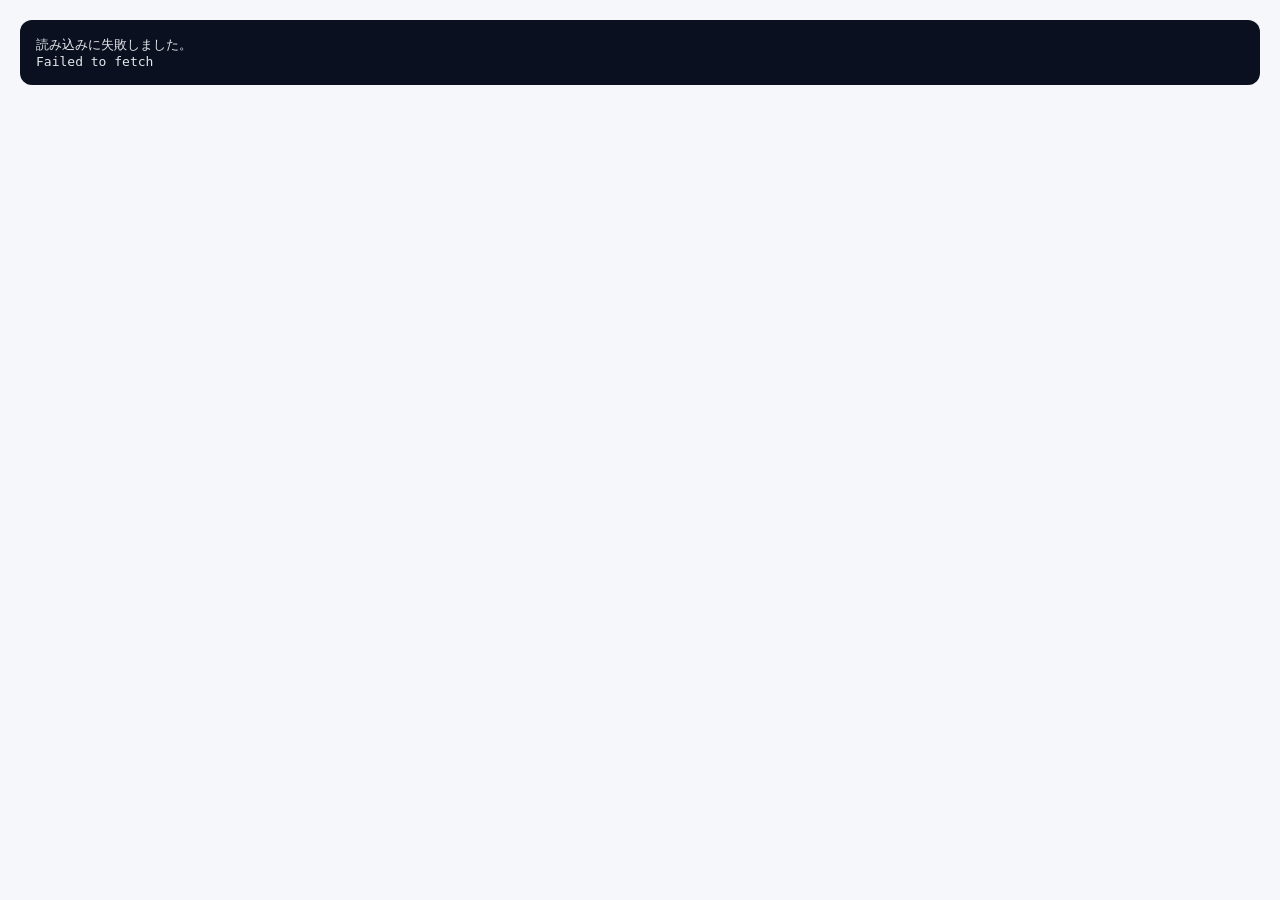
==== index.html @ 0f0746ae "index末尾改行を維持" ====
<!doctype html>
<html lang="ja">
<head>
  <meta charset="utf-8">
  <meta name="viewport" content="width=device-width,initial-scale=1">
  <meta name="robots" content="noindex,nofollow">
  <title>共通テスト・センター試験 自動採点</title>
  <style>
    body{margin:0;font-family:-apple-system,BlinkMacSystemFont,"Segoe UI",system-ui,"Hiragino Sans","Yu Gothic",Meiryo,sans-serif;background:#f6f7fb;color:#1d2433}
    .boot{max-width:720px;margin:48px auto;padding:20px;background:white;border:1px solid #d9deea;border-radius:16px;box-shadow:0 10px 24px rgba(22,34,64,.06)}
  </style>
</head>
<body>
<div class="boot"><h1>読み込み中</h1><p>正解データを読み込んでいます。</p></div>
<script>
(function(){
  const CURRENT_WRAPPER_URL = 'https://raw.githubusercontent.com/aykuno/exam.kyoutu.selfcheck/53ef468d0f41d280f3429942bfdb5387d29cd73e/index.html';

  function fail(message){
    document.body.innerHTML = '<pre style="white-space:pre-wrap;margin:20px;padding:16px;border-radius:12px;background:#0b1020;color:#e5e7eb">' + message + '</pre>';
  }

  function replaceRequired(html, oldText, newText, label){
    if(!html.includes(oldText)) throw new Error(label + ' を見つけられませんでした。');
    return html.replace(oldText, newText);
  }

  function patchWrapper(html){
    html = replaceRequired(html,
`  const MOCK_EXAM_LABEL = '模擬試験-2026年5月実施ベネッセ共通テスト模試';
  const UPDATE_TIME_TEXT = '最終更新日時：2026/7/05 18:30';`,
`  const MOCK_EXAM_LABEL = '模擬試験-2026年5月実施ベネッセ共通テスト模試';
  const KAWAI_EXAM_ID = 'mock-kawai-zento-2026-02';
  const KAWAI_EXAM_LABEL = '模擬試験-第２回 河合全統共通テスト模試';
  const UPDATE_TIME_TEXT = '最終更新日時：2026/7/26 23:59';`,
      '模試定義');

    html = replaceRequired(html,
      "html = html.replace(/<b>バージョン：v\\d+<\\/b>/, '<b>バージョン：v182</b>');",
      "html = html.replace(/<b>バージョン：v\\d+<\\/b>/, '<b>バージョン：v184</b>');",
      'バージョン定義');

    html = replaceRequired(html,
`      "const STORAGE='ct-marker-keys-v8'; const USER_STORAGE='ct-marker-user-answers-v1'; const examLabel={main:'本試験',retake:'追試験・再試験',other:'試作問題','center-main':'本試験（センター）','center-retake':'追試験（センター）','" + MOCK_EXAM_ID + "':'" + MOCK_EXAM_LABEL + "'};"`,
`      "const STORAGE='ct-marker-keys-v8'; const USER_STORAGE='ct-marker-user-answers-v1'; const examLabel={main:'本試験',retake:'追試験・再試験',other:'試作問題','center-main':'本試験（センター）','center-retake':'追試験（センター）','" + MOCK_EXAM_ID + "':'" + MOCK_EXAM_LABEL + "','" + KAWAI_EXAM_ID + "':'" + KAWAI_EXAM_LABEL + "'};"`,
      '試験区分表示定義');

    html = replaceRequired(html,
`    const oldInit = "async function init(){const res=await fetch('answer_keys_verified.json',{cache:'no-store'});const obj=await res.json();BASE_KEYS=obj.keys||[];try{const sres=await fetch('statistics_final.json',{cache:'no-store'});if(sres.ok)STAT_DATA=await sres.json();}catch(e){STAT_DATA={entries:[]};}refresh();}";
    // v179: 模試データは answer_keys_verified.json に統合済み。別JSONをfetchして実行時結合しない。
    if (!html.includes(oldInit)) throw new Error('index.html の init 関数を見つけられませんでした。');`,
`    const oldInit = "async function init(){const res=await fetch('answer_keys_verified.json',{cache:'no-store'});const obj=await res.json();BASE_KEYS=obj.keys||[];try{const sres=await fetch('statistics_final.json',{cache:'no-store'});if(sres.ok)STAT_DATA=await sres.json();}catch(e){STAT_DATA={entries:[]};}refresh();}";
    const newInit = "async function init(){const res=await fetch('answer_keys_verified.json',{cache:'no-store'});const obj=await res.json();BASE_KEYS=obj.keys||[];for(const file of ['answer_keys_mock_kawai_2026_02_english_info.json','answer_keys_mock_kawai_2026_02_geo_history.json','answer_keys_mock_kawai_2026_02_civics_combined.json','answer_keys_mock_kawai_2026_02_japanese.json','answer_keys_mock_kawai_2026_02_math1.json','answer_keys_mock_kawai_2026_02_math2.json','answer_keys_mock_kawai_2026_02_science_basic.json','answer_keys_mock_kawai_2026_02_science_advanced.json']){try{const mres=await fetch(file,{cache:'no-store'});if(mres.ok){const mobj=await mres.json();BASE_KEYS=BASE_KEYS.concat(mobj.keys||[]);}}catch(e){console.warn('Kawai mock answer data could not be loaded: '+file,e);}}const infoGroupLabels={Q2A:'第2問 A',Q2B:'第2問 B',Q4A:'第4問 A',Q4B:'第4問 B'};for(const k of BASE_KEYS){if(k.problemUrl&&k.problemUrl.startsWith('https://kyotsutest.vercel.app/test/'))k.problemUrl='https://kyotsu.org/test/'+k.problemUrl.slice('https://kyotsutest.vercel.app/test/'.length);if(k.exam==='mock-kawai-zento-2026-02'&&k.subject==='情報I'){for(const q of (k.questions||[])){if(infoGroupLabels[q.group])q.group=infoGroupLabels[q.group];}}}try{const sres=await fetch('statistics_final.json',{cache:'no-store'});if(sres.ok)STAT_DATA=await sres.json();}catch(e){STAT_DATA={entries:[]};}refresh();}";
    if (!html.includes(oldInit)) throw new Error('index.html の init 関数を見つけられませんでした。');
    html = html.replace(oldInit, newInit);`,
      '正解データ読込定義');

    return html;
  }

  fetch(CURRENT_WRAPPER_URL, {cache:'no-store'})
    .then(r => {if(!r.ok) throw new Error('current wrapper fetch failed: ' + r.status); return r.text();})
    .then(patchWrapper)
    .then(html => {document.open(); document.write(html); document.close();})
    .catch(err => fail('読み込みに失敗しました。\n' + err.message));
})();
</script>
</body>
</html>
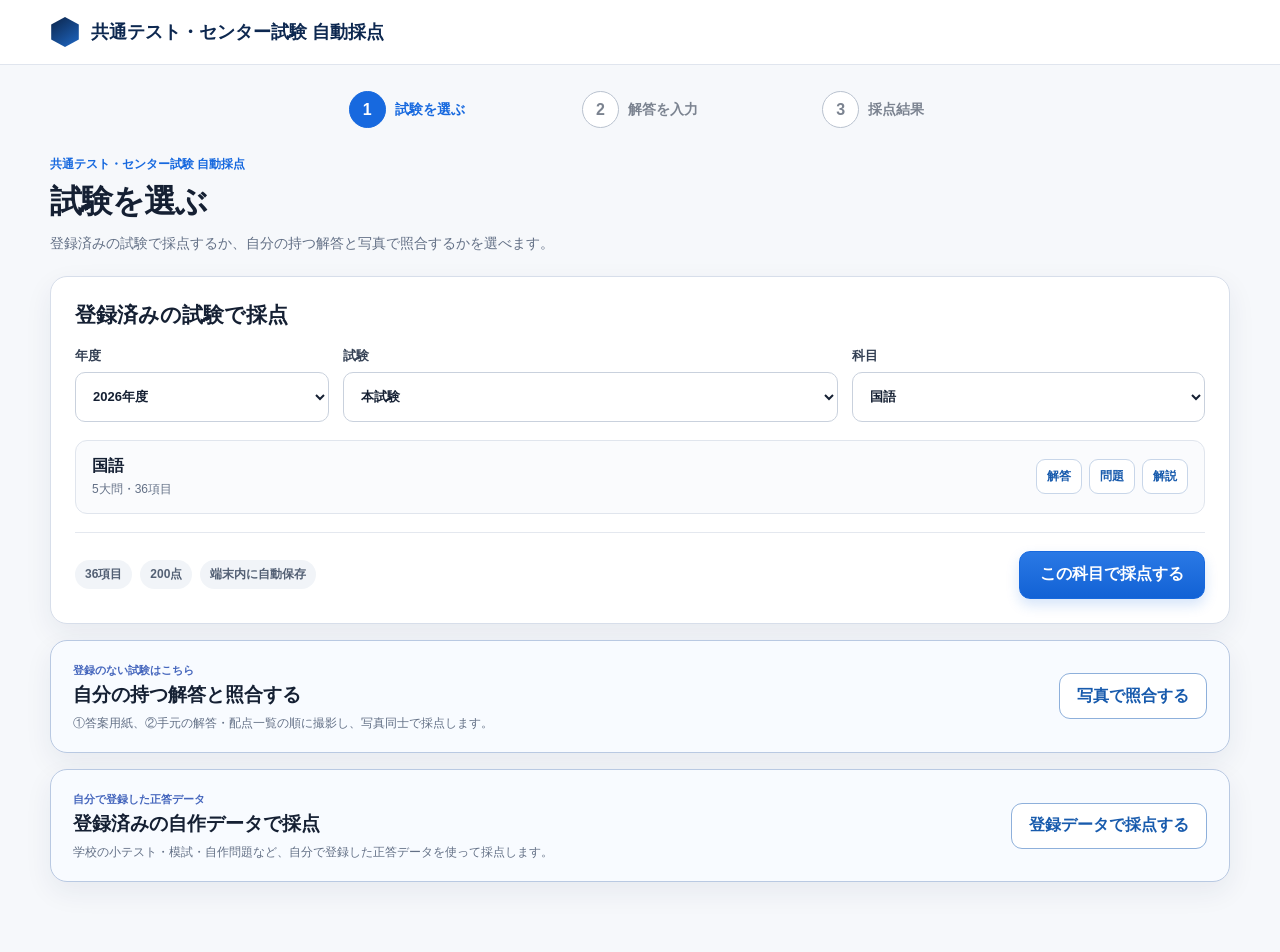
==== commit 8652b24d: "検証済み新UIをメインサイトへ反映" ====
--- a/index.html
+++ b/index.html
@@ -2,67 +2,108 @@
 <html lang="ja">
 <head>
   <meta charset="utf-8">
-  <meta name="viewport" content="width=device-width,initial-scale=1">
+  <meta name="viewport" content="width=device-width,initial-scale=1,viewport-fit=cover">
   <meta name="robots" content="noindex,nofollow">
+  <meta name="theme-color" content="#ffffff">
   <title>共通テスト・センター試験 自動採点</title>
   <style>
     body{margin:0;font-family:-apple-system,BlinkMacSystemFont,"Segoe UI",system-ui,"Hiragino Sans","Yu Gothic",Meiryo,sans-serif;background:#f6f7fb;color:#1d2433}
-    .boot{max-width:720px;margin:48px auto;padding:20px;background:white;border:1px solid #d9deea;border-radius:16px;box-shadow:0 10px 24px rgba(22,34,64,.06)}
+    .boot{max-width:720px;margin:48px auto;padding:20px;background:#fff;border:1px solid #d9deea;border-radius:16px;box-shadow:0 10px 24px rgba(22,34,64,.06)}
   </style>
 </head>
 <body>
-<div class="boot"><h1>読み込み中</h1><p>正解データを読み込んでいます。</p></div>
+<div class="boot"><h1>読み込み中</h1><p>新しい採点画面を読み込んでいます。</p></div>
 <script>
 (function(){
-  const CURRENT_WRAPPER_URL = 'https://raw.githubusercontent.com/aykuno/exam.kyoutu.selfcheck/53ef468d0f41d280f3429942bfdb5387d29cd73e/index.html';
+  'use strict';
+
+  const LAB_INDEX = 'kyoutu-ui-lab/index.html?v=20260904-production1';
+  const LAB_APP = 'kyoutu-ui-lab/app.js?v=20260904-production1';
+  const OLD_PROBLEM_PREFIX = 'https://kyotsutest.vercel.app/test/';
+  const NEW_PROBLEM_PREFIX = 'https://kyotsu.org/test/';
 
   function fail(message){
-    document.body.innerHTML = '<pre style="white-space:pre-wrap;margin:20px;padding:16px;border-radius:12px;background:#0b1020;color:#e5e7eb">' + message + '</pre>';
+    document.body.innerHTML = '<pre style="white-space:pre-wrap;margin:20px;padding:16px;border-radius:12px;background:#0b1020;color:#e5e7eb">' + String(message).replace(/[&<>]/g,c=>({'&':'&amp;','<':'&lt;','>':'&gt;'}[c])) + '</pre>';
   }
 
-  function replaceRequired(html, oldText, newText, label){
-    if(!html.includes(oldText)) throw new Error(label + ' を見つけられませんでした。');
-    return html.replace(oldText, newText);
+  function replaceRequired(text, oldText, newText, label){
+    if(!text.includes(oldText)) throw new Error(label + ' を見つけられませんでした。');
+    return text.replace(oldText, newText);
   }
 
-  function patchWrapper(html){
-    html = replaceRequired(html,
-`  const MOCK_EXAM_LABEL = '模擬試験-2026年5月実施ベネッセ共通テスト模試';
-  const UPDATE_TIME_TEXT = '最終更新日時：2026/7/05 18:30';`,
-`  const MOCK_EXAM_LABEL = '模擬試験-2026年5月実施ベネッセ共通テスト模試';
-  const KAWAI_EXAM_ID = 'mock-kawai-zento-2026-02';
-  const KAWAI_EXAM_LABEL = '模擬試験-第２回 河合全統共通テスト模試';
-  const UPDATE_TIME_TEXT = '最終更新日時：2026/7/26 23:59';`,
-      '模試定義');
-
-    html = replaceRequired(html,
-      "html = html.replace(/<b>バージョン：v\\d+<\\/b>/, '<b>バージョン：v182</b>');",
-      "html = html.replace(/<b>バージョン：v\\d+<\\/b>/, '<b>バージョン：v184</b>');",
-      'バージョン定義');
-
-    html = replaceRequired(html,
-`      "const STORAGE='ct-marker-keys-v8'; const USER_STORAGE='ct-marker-user-answers-v1'; const examLabel={main:'本試験',retake:'追試験・再試験',other:'試作問題','center-main':'本試験（センター）','center-retake':'追試験（センター）','" + MOCK_EXAM_ID + "':'" + MOCK_EXAM_LABEL + "'};"`,
-`      "const STORAGE='ct-marker-keys-v8'; const USER_STORAGE='ct-marker-user-answers-v1'; const examLabel={main:'本試験',retake:'追試験・再試験',other:'試作問題','center-main':'本試験（センター）','center-retake':'追試験（センター）','" + MOCK_EXAM_ID + "':'" + MOCK_EXAM_LABEL + "','" + KAWAI_EXAM_ID + "':'" + KAWAI_EXAM_LABEL + "'};"`,
+  function patchApp(app){
+    app = replaceRequired(app,
+`  const EXAM_LABELS = {
+    main:'本試験',
+    'mock-kawai-zento-2026-02':'第2回 河合全統共通テスト模試'
+  };`,
+`  const EXAM_LABELS = {
+    main:'本試験',
+    retake:'追試験・再試験',
+    other:'試作問題',
+    'center-main':'本試験（センター）',
+    'center-retake':'追試験（センター）',
+    'mock-benesse-2026-05':'模擬試験-2026年5月実施ベネッセ共通テスト模試',
+    'mock-kawai-zento-2026-02':'模擬試験-第２回 河合全統共通テスト模試'
+  };`,
       '試験区分表示定義');
 
-    html = replaceRequired(html,
-`    const oldInit = "async function init(){const res=await fetch('answer_keys_verified.json',{cache:'no-store'});const obj=await res.json();BASE_KEYS=obj.keys||[];try{const sres=await fetch('statistics_final.json',{cache:'no-store'});if(sres.ok)STAT_DATA=await sres.json();}catch(e){STAT_DATA={entries:[]};}refresh();}";
-    // v179: 模試データは answer_keys_verified.json に統合済み。別JSONをfetchして実行時結合しない。
-    if (!html.includes(oldInit)) throw new Error('index.html の init 関数を見つけられませんでした。');`,
-`    const oldInit = "async function init(){const res=await fetch('answer_keys_verified.json',{cache:'no-store'});const obj=await res.json();BASE_KEYS=obj.keys||[];try{const sres=await fetch('statistics_final.json',{cache:'no-store'});if(sres.ok)STAT_DATA=await sres.json();}catch(e){STAT_DATA={entries:[]};}refresh();}";
-    const newInit = "async function init(){const res=await fetch('answer_keys_verified.json',{cache:'no-store'});const obj=await res.json();BASE_KEYS=obj.keys||[];for(const file of ['answer_keys_mock_kawai_2026_02_english_info.json','answer_keys_mock_kawai_2026_02_geo_history.json','answer_keys_mock_kawai_2026_02_civics_combined.json','answer_keys_mock_kawai_2026_02_japanese.json','answer_keys_mock_kawai_2026_02_math1.json','answer_keys_mock_kawai_2026_02_math2.json','answer_keys_mock_kawai_2026_02_science_basic.json','answer_keys_mock_kawai_2026_02_science_advanced.json']){try{const mres=await fetch(file,{cache:'no-store'});if(mres.ok){const mobj=await mres.json();BASE_KEYS=BASE_KEYS.concat(mobj.keys||[]);}}catch(e){console.warn('Kawai mock answer data could not be loaded: '+file,e);}}const infoGroupLabels={Q2A:'第2問 A',Q2B:'第2問 B',Q4A:'第4問 A',Q4B:'第4問 B'};for(const k of BASE_KEYS){if(k.problemUrl&&k.problemUrl.startsWith('https://kyotsutest.vercel.app/test/'))k.problemUrl='https://kyotsu.org/test/'+k.problemUrl.slice('https://kyotsutest.vercel.app/test/'.length);if(k.exam==='mock-kawai-zento-2026-02'&&k.subject==='情報I'){for(const q of (k.questions||[])){if(infoGroupLabels[q.group])q.group=infoGroupLabels[q.group];}}}try{const sres=await fetch('statistics_final.json',{cache:'no-store'});if(sres.ok)STAT_DATA=await sres.json();}catch(e){STAT_DATA={entries:[]};}refresh();}";
-    if (!html.includes(oldInit)) throw new Error('index.html の init 関数を見つけられませんでした。');
-    html = html.replace(oldInit, newInit);`,
-      '正解データ読込定義');
+    app = replaceRequired(app,
+      "      if(!mainResponse.ok) throw new Error('2025年度本試験データを読み込めませんでした。');",
+      "      if(!mainResponse.ok) throw new Error('正解データを読み込めませんでした。');",
+      '正解データエラー表示');
 
+    app = replaceRequired(app,
+      "      const mainKeys=(mainObject.keys||[]).filter(k=>String(k.year)==='2025'&&k.exam==='main');",
+      "      const mainKeys=(mainObject.keys||[]);",
+      '本番データ範囲');
+
+    app = replaceRequired(app,
+      "      keys=[...mainKeys,...mockKeys].map(k=>normalizeKey(mergeSourceMetadata(k,sourceEntries)));",
+      "      keys=[...mainKeys,...mockKeys].map(k=>{const merged=mergeSourceMetadata(k,sourceEntries);if(merged.problemUrl&&merged.problemUrl.startsWith('" + OLD_PROBLEM_PREFIX + "'))merged.problemUrl='" + NEW_PROBLEM_PREFIX + "'+merged.problemUrl.slice('" + OLD_PROBLEM_PREFIX + "'.length);return normalizeKey(merged);});",
+      '問題URL・全データ統合');
+
+    return app;
+  }
+
+  function patchHtml(html, app){
+    html = replaceRequired(html, '<head>', '<head>\n  <base href="./kyoutu-ui-lab/">', 'base要素');
+    html = html.replace('<title>共通テスト・センター試験 自動採点｜UI検証版</title>', '<title>共通テスト・センター試験 自動採点</title>');
+    html = html.replace('<span class="lab-badge">検証版</span>', '');
+    html = html.replace('<p class="eyebrow">メインサイトとは別のUI検証版</p>', '<p class="eyebrow">共通テスト・センター試験 自動採点</p>');
+    html = html.replace('</head>', '<style>.test-tools{display:none!important}</style>\n</head>');
+
+    const loadError = '      <p class="load-error" id="loadError" hidden></p>';
+    const userKeyCard = `      <section class="custom-compare-card">
+        <div>
+          <span class="custom-compare-label">自分で登録した正答データ</span>
+          <h2>登録済みの自作データで採点</h2>
+          <p>学校の小テスト・模試・自作問題など、自分で登録した正答データを使って採点します。</p>
+        </div>
+        <a class="secondary-action-button" href="../user-key-tool/" style="text-decoration:none;display:inline-flex;align-items:center;justify-content:center">登録データで採点する</a>
+      </section>
+`;
+    html = replaceRequired(html, loadError, userKeyCard + loadError, 'ユーザー登録データ導線');
+
+    const appTag = '<script src="app.js?v=20260903-source-links2"></' + 'script>';
+    const safeApp = app.replace(/<\/script/gi,'<\\/script');
+    html = replaceRequired(html, appTag, '<script>' + safeApp + '</' + 'script>', 'app.js読込タグ');
     return html;
   }
 
-  fetch(CURRENT_WRAPPER_URL, {cache:'no-store'})
-    .then(r => {if(!r.ok) throw new Error('current wrapper fetch failed: ' + r.status); return r.text();})
-    .then(patchWrapper)
-    .then(html => {document.open(); document.write(html); document.close();})
-    .catch(err => fail('読み込みに失敗しました。\n' + err.message));
+  Promise.all([
+    fetch(LAB_INDEX,{cache:'no-store'}),
+    fetch(LAB_APP,{cache:'no-store'})
+  ])
+    .then(async ([htmlResponse,appResponse])=>{
+      if(!htmlResponse.ok) throw new Error('新UI HTMLの読み込みに失敗しました: '+htmlResponse.status);
+      if(!appResponse.ok) throw new Error('新UI JavaScriptの読み込みに失敗しました: '+appResponse.status);
+      const html=await htmlResponse.text();
+      const app=patchApp(await appResponse.text());
+      return patchHtml(html,app);
+    })
+    .then(html=>{document.open();document.write(html);document.close();})
+    .catch(error=>fail('メインサイトの読み込みに失敗しました。\n'+error.message));
 })();
 </script>
 </body>
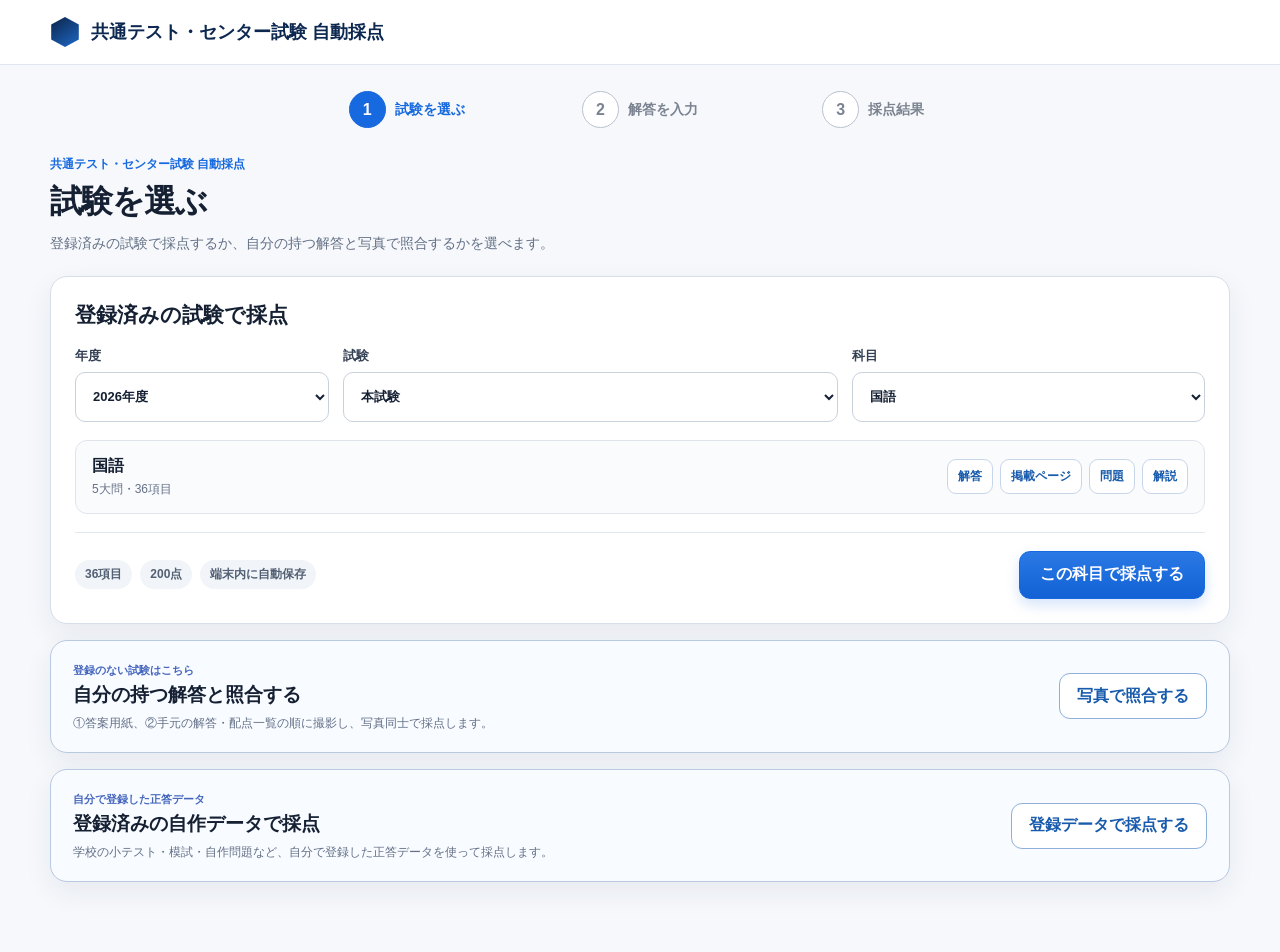
==== commit 0e2612d8: "2026年度の大学入試センター正解リンクを新URLへ更新" ====
--- a/index.html
+++ b/index.html
@@ -17,10 +17,68 @@
 (function(){
   'use strict';
 
-  const LAB_INDEX = 'kyoutu-ui-lab/index.html?v=20260904-production1';
-  const LAB_APP = 'kyoutu-ui-lab/app.js?v=20260904-production1';
+  const LAB_INDEX = 'kyoutu-ui-lab/index.html?v=20260904-production2';
+  const LAB_APP = 'kyoutu-ui-lab/app.js?v=20260904-production2';
   const OLD_PROBLEM_PREFIX = 'https://kyotsutest.vercel.app/test/';
   const NEW_PROBLEM_PREFIX = 'https://kyotsu.org/test/';
+  const DNC_R8_MAIN_PAGE = 'https://www.dnc.ac.jp/kyotsu/kakomondai/r8/r8_honsiken_seikai.html';
+  const DNC_R8_RETAKE_PAGE = 'https://www.dnc.ac.jp/kyotsu/kakomondai/r8/r8_tuisaisiken_seikai.html';
+
+  function dncPdf(d,file,name){
+    return 'https://www.dnc.ac.jp/albums/abm.php?d='+d+'&f='+file+'&n='+encodeURIComponent(name);
+  }
+
+  const DNC_R8_MAIN_ANSWERS = {
+    '国語':dncPdf(797,'abm00006035.pdf','R8_【国語】発表用正解.pdf'),
+    '地理総合，地理探究':dncPdf(797,'abm00006031.pdf','R8_【地理総合，地理探究】発表用正解.pdf'),
+    '歴史総合，日本史探究':dncPdf(797,'abm00006032.pdf','R8_【歴史総合，日本史探究】発表用正解.pdf'),
+    '歴史総合，世界史探究':dncPdf(797,'abm00006033.pdf','R8_【歴史総合，世界史探究】発表用正解.pdf'),
+    '公共，倫理':dncPdf(797,'abm00006030.pdf','R8_【公共，倫理】発表用正解.pdf'),
+    '公共，政治・経済':dncPdf(797,'abm00006034.pdf','R8_【公共，政治経済】発表用正解.pdf'),
+    '地理総合':dncPdf(797,'abm00006029.pdf','R8_【地総／歴総／公共】発表用正解.pdf'),
+    '歴史総合':dncPdf(797,'abm00006029.pdf','R8_【地総／歴総／公共】発表用正解.pdf'),
+    '公共':dncPdf(797,'abm00006029.pdf','R8_【地総／歴総／公共】発表用正解.pdf'),
+    '数学Ⅰ，数学A':dncPdf(797,'abm00006054.pdf','R8_【数学Ⅰ，数学A】発表用正解.pdf'),
+    '数学Ⅰ':dncPdf(797,'abm00006053.pdf','R8_【数学Ⅰ】発表用正解.pdf'),
+    '数学Ⅱ，数学B，数学C':dncPdf(797,'abm00006056.pdf','R8_【数学Ⅱ，数学B，数学C】発表用正解.pdf'),
+    '物理基礎':dncPdf(797,'abm00006051.pdf','R8_【基礎科目】発表用正解.pdf'),
+    '化学基礎':dncPdf(797,'abm00006051.pdf','R8_【基礎科目】発表用正解.pdf'),
+    '生物基礎':dncPdf(797,'abm00006051.pdf','R8_【基礎科目】発表用正解.pdf'),
+    '地学基礎':dncPdf(797,'abm00006051.pdf','R8_【基礎科目】発表用正解.pdf'),
+    '物理':dncPdf(797,'abm00006049.pdf','R8_【物理】発表用正解.pdf'),
+    '化学':dncPdf(797,'abm00006050.pdf','R8_【化学】発表用正解.pdf'),
+    '生物':dncPdf(797,'abm00006047.pdf','R8_【生物】発表用正解.pdf'),
+    '地学':dncPdf(797,'abm00006048.pdf','R8_【地学】発表用正解.pdf'),
+    '英語（リーディング）':dncPdf(797,'abm00006039.pdf','R8_【英語（リーディング）】発表用正解.pdf'),
+    '英語（リスニング）':dncPdf(797,'abm00006037.pdf','R8_【英語（リスニング）】発表用正解.pdf'),
+    '情報Ⅰ':dncPdf(797,'abm00006055.pdf','R8_【情報Ⅰ】発表用正解.pdf')
+  };
+
+  const DNC_R8_RETAKE_ANSWERS = {
+    '国語':dncPdf(798,'abm00006068.pdf','R8_追・再試験【国語】発表用正解.pdf'),
+    '地理総合，地理探究':dncPdf(798,'abm00006070.pdf','R8_追・再試験【地理総合，地理探究】発表用正解.pdf'),
+    '歴史総合，日本史探究':dncPdf(798,'abm00006069.pdf','R8_追・再試験【歴史総合，日本史探究】発表用正解.pdf'),
+    '歴史総合，世界史探究':dncPdf(798,'abm00006071.pdf','R8_追・再試験【歴史総合，世界史探究】発表用正解.pdf'),
+    '公共，倫理':dncPdf(798,'abm00006073.pdf','R8_追・再試験【公共，倫理】発表用正解.pdf'),
+    '公共，政治・経済':dncPdf(798,'abm00006072.pdf','R8_追・再試験【公共，政治経済】発表用正解.pdf'),
+    '地理総合':dncPdf(798,'abm00006074.pdf','R8_追・再試験【地総／歴総／公共】発表用正解.pdf'),
+    '歴史総合':dncPdf(798,'abm00006074.pdf','R8_追・再試験【地総／歴総／公共】発表用正解.pdf'),
+    '公共':dncPdf(798,'abm00006074.pdf','R8_追・再試験【地総／歴総／公共】発表用正解.pdf'),
+    '数学Ⅰ，数学A':dncPdf(798,'abm00006096.pdf','R8_追・再試験【数学Ⅰ，数学A】発表用正解.pdf'),
+    '数学Ⅰ':dncPdf(798,'abm00006097.pdf','R8_追・再試験【数学Ⅰ】発表用正解.pdf'),
+    '数学Ⅱ，数学B，数学C':dncPdf(798,'abm00006098.pdf','R8_追・再試験【数学Ⅱ，数学B，数学C】発表用正解.pdf'),
+    '物理基礎':dncPdf(798,'abm00006091.pdf','R8_追・再試験【基礎科目】発表用正解.pdf'),
+    '化学基礎':dncPdf(798,'abm00006091.pdf','R8_追・再試験【基礎科目】発表用正解.pdf'),
+    '生物基礎':dncPdf(798,'abm00006091.pdf','R8_追・再試験【基礎科目】発表用正解.pdf'),
+    '地学基礎':dncPdf(798,'abm00006091.pdf','R8_追・再試験【基礎科目】発表用正解.pdf'),
+    '物理':dncPdf(798,'abm00006092.pdf','R8_追・再試験【物理】発表用正解.pdf'),
+    '化学':dncPdf(798,'abm00006093.pdf','R8_追・再試験【化学】発表用正解.pdf'),
+    '生物':dncPdf(798,'abm00006094.pdf','R8_追・再試験【生物】発表用正解.pdf'),
+    '地学':dncPdf(798,'abm00006095.pdf','R8_追・再試験【地学】発表用正解.pdf'),
+    '英語（リーディング）':dncPdf(798,'abm00006083.pdf','R8_追・再試験【英語（リーディング）】発表用正解.pdf'),
+    '英語（リスニング）':dncPdf(798,'abm00006079.pdf','R8追・再試験【英語（リスニング）】発表用正解.pdf'),
+    '情報Ⅰ':dncPdf(798,'abm00006099.pdf','R8_追・再試験【情報Ⅰ】発表用正解.pdf')
+  };
 
   function fail(message){
     document.body.innerHTML = '<pre style="white-space:pre-wrap;margin:20px;padding:16px;border-radius:12px;background:#0b1020;color:#e5e7eb">' + String(message).replace(/[&<>]/g,c=>({'&':'&amp;','<':'&lt;','>':'&gt;'}[c])) + '</pre>';
@@ -58,10 +116,11 @@
       "      const mainKeys=(mainObject.keys||[]);",
       '本番データ範囲');
 
-    app = replaceRequired(app,
-      "      keys=[...mainKeys,...mockKeys].map(k=>normalizeKey(mergeSourceMetadata(k,sourceEntries)));",
-      "      keys=[...mainKeys,...mockKeys].map(k=>{const merged=mergeSourceMetadata(k,sourceEntries);if(merged.problemUrl&&merged.problemUrl.startsWith('" + OLD_PROBLEM_PREFIX + "'))merged.problemUrl='" + NEW_PROBLEM_PREFIX + "'+merged.problemUrl.slice('" + OLD_PROBLEM_PREFIX + "'.length);return normalizeKey(merged);});",
-      '問題URL・全データ統合');
+    const dncMainJson=JSON.stringify(DNC_R8_MAIN_ANSWERS);
+    const dncRetakeJson=JSON.stringify(DNC_R8_RETAKE_ANSWERS);
+    const oldMerge="      keys=[...mainKeys,...mockKeys].map(k=>normalizeKey(mergeSourceMetadata(k,sourceEntries)));";
+    const newMerge=`      const dncR8Main=${dncMainJson};const dncR8Retake=${dncRetakeJson};keys=[...mainKeys,...mockKeys].map(k=>{const merged=mergeSourceMetadata(k,sourceEntries);if(merged.problemUrl&&merged.problemUrl.startsWith('${OLD_PROBLEM_PREFIX}'))merged.problemUrl='${NEW_PROBLEM_PREFIX}'+merged.problemUrl.slice('${OLD_PROBLEM_PREFIX}'.length);if(String(merged.year)==='2026'&&(merged.exam==='main'||merged.exam==='retake')){const dncMap=merged.exam==='main'?dncR8Main:dncR8Retake;const answer=dncMap[merged.subject];if(answer){merged.answerPdfUrl=answer;merged.sourceUrl=answer;}merged.sourcePageUrl=merged.exam==='main'?'${DNC_R8_MAIN_PAGE}':'${DNC_R8_RETAKE_PAGE}';merged.source='大学入試センター 令和8年度 '+(merged.exam==='main'?'本試験':'追・再試験')+'の正解';}return normalizeKey(merged);});`;
+    app = replaceRequired(app,oldMerge,newMerge,'問題URL・大学入試センター正解リンク統合');
 
     return app;
   }
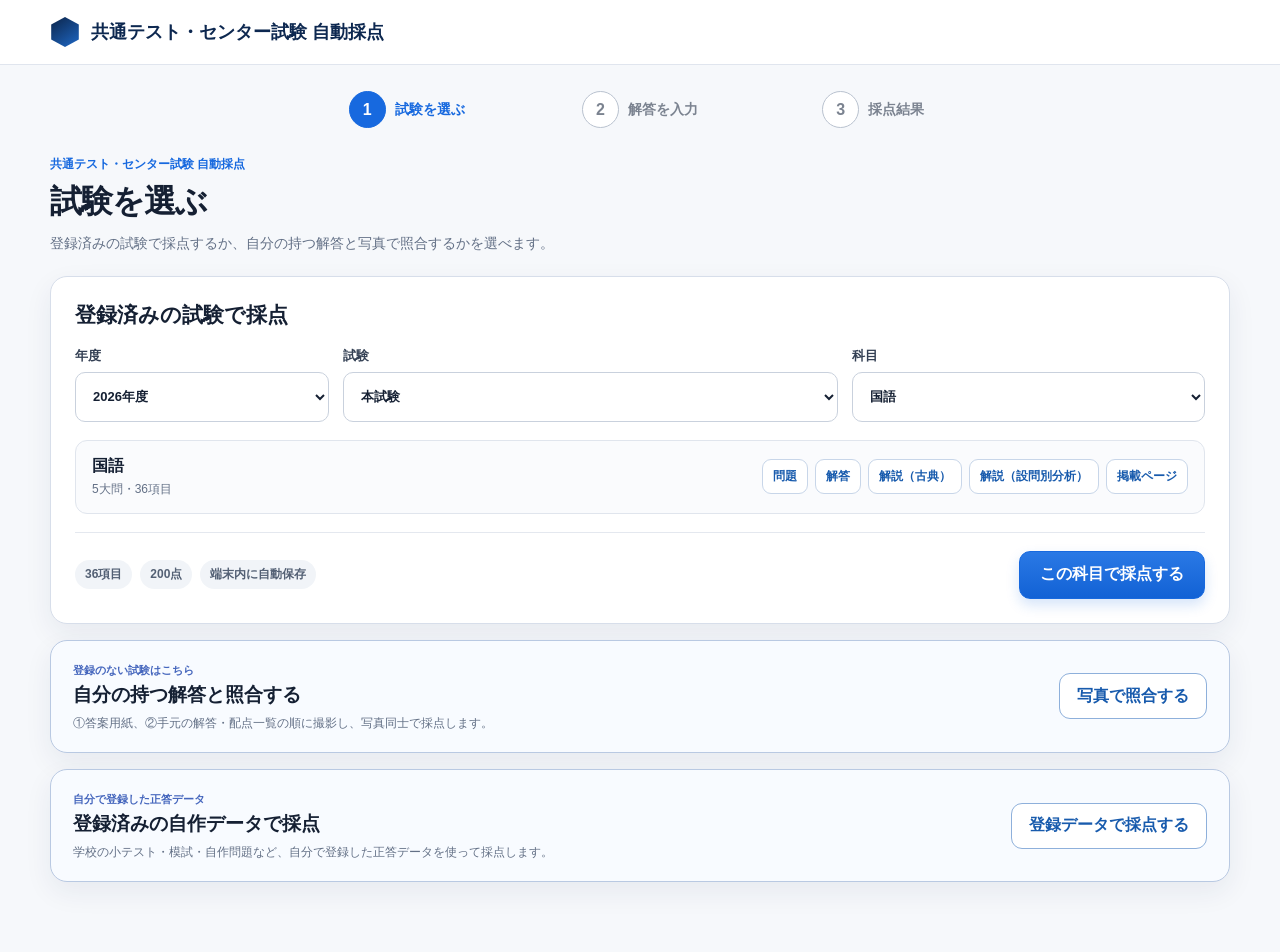
==== commit 10759d4b: "Load September 2026 Benesun mock data" ====
--- a/index.html
+++ b/index.html
@@ -91,6 +91,30 @@
 
   function patchApp(app){
     app = replaceRequired(app,
+`  const DATA_FILES = [
+    '../answer_keys_mock_kawai_2026_02_english_info.json',
+    '../answer_keys_mock_kawai_2026_02_geo_history.json',
+    '../answer_keys_mock_kawai_2026_02_civics_combined.json',
+    '../answer_keys_mock_kawai_2026_02_japanese.json',
+    '../answer_keys_mock_kawai_2026_02_math1.json',
+    '../answer_keys_mock_kawai_2026_02_math2.json',
+    '../answer_keys_mock_kawai_2026_02_science_basic.json',
+    '../answer_keys_mock_kawai_2026_02_science_advanced.json'
+  ];`,
+`  const DATA_FILES = [
+    '../answer_keys_mock_kawai_2026_02_english_info.json',
+    '../answer_keys_mock_kawai_2026_02_geo_history.json',
+    '../answer_keys_mock_kawai_2026_02_civics_combined.json',
+    '../answer_keys_mock_kawai_2026_02_japanese.json',
+    '../answer_keys_mock_kawai_2026_02_math1.json',
+    '../answer_keys_mock_kawai_2026_02_math2.json',
+    '../answer_keys_mock_kawai_2026_02_science_basic.json',
+    '../answer_keys_mock_kawai_2026_02_science_advanced.json',
+    '../answer_keys_mock_benesun_2026_09.json'
+  ];`,
+      '模試データファイル一覧');
+
+    app = replaceRequired(app,
 `  const EXAM_LABELS = {
     main:'本試験',
     'mock-kawai-zento-2026-02':'第2回 河合全統共通テスト模試'
@@ -102,7 +126,8 @@
     'center-main':'本試験（センター）',
     'center-retake':'追試験（センター）',
     'mock-benesse-2026-05':'模擬試験-2026年5月実施ベネッセ共通テスト模試',
-    'mock-kawai-zento-2026-02':'模擬試験-第２回 河合全統共通テスト模試'
+    'mock-kawai-zento-2026-02':'模擬試験-第２回 河合全統共通テスト模試',
+    'mock-benesun-2026-09':'模擬試験-2026年9月実施ベネ駿マーク模試'
   };`,
       '試験区分表示定義');
 
@@ -115,6 +140,16 @@
       "      const mainKeys=(mainObject.keys||[]).filter(k=>String(k.year)==='2025'&&k.exam==='main');",
       "      const mainKeys=(mainObject.keys||[]);",
       '本番データ範囲');
+
+    app = replaceRequired(app,
+      "        if(!response.ok) throw new Error('河合模試データを読み込めませんでした。');",
+      "        if(!response.ok) throw new Error('模試データを読み込めませんでした。');",
+      '模試データエラー表示');
+
+    app = replaceRequired(app,
+      "      const mockKeys=mockObjects.flatMap(obj=>obj.keys||[]).filter(k=>String(k.year)==='2026'&&k.exam==='mock-kawai-zento-2026-02');",
+      "      const mockKeys=mockObjects.flatMap(obj=>obj.keys||[]).filter(k=>String(k.year)==='2026'&&(k.exam==='mock-kawai-zento-2026-02'||k.exam==='mock-benesun-2026-09'));",
+      '模試データ範囲');
 
     const dncMainJson=JSON.stringify(DNC_R8_MAIN_ANSWERS);
     const dncRetakeJson=JSON.stringify(DNC_R8_RETAKE_ANSWERS);
@@ -166,4 +201,4 @@
 })();
 </script>
 </body>
-</html>
+</html>
